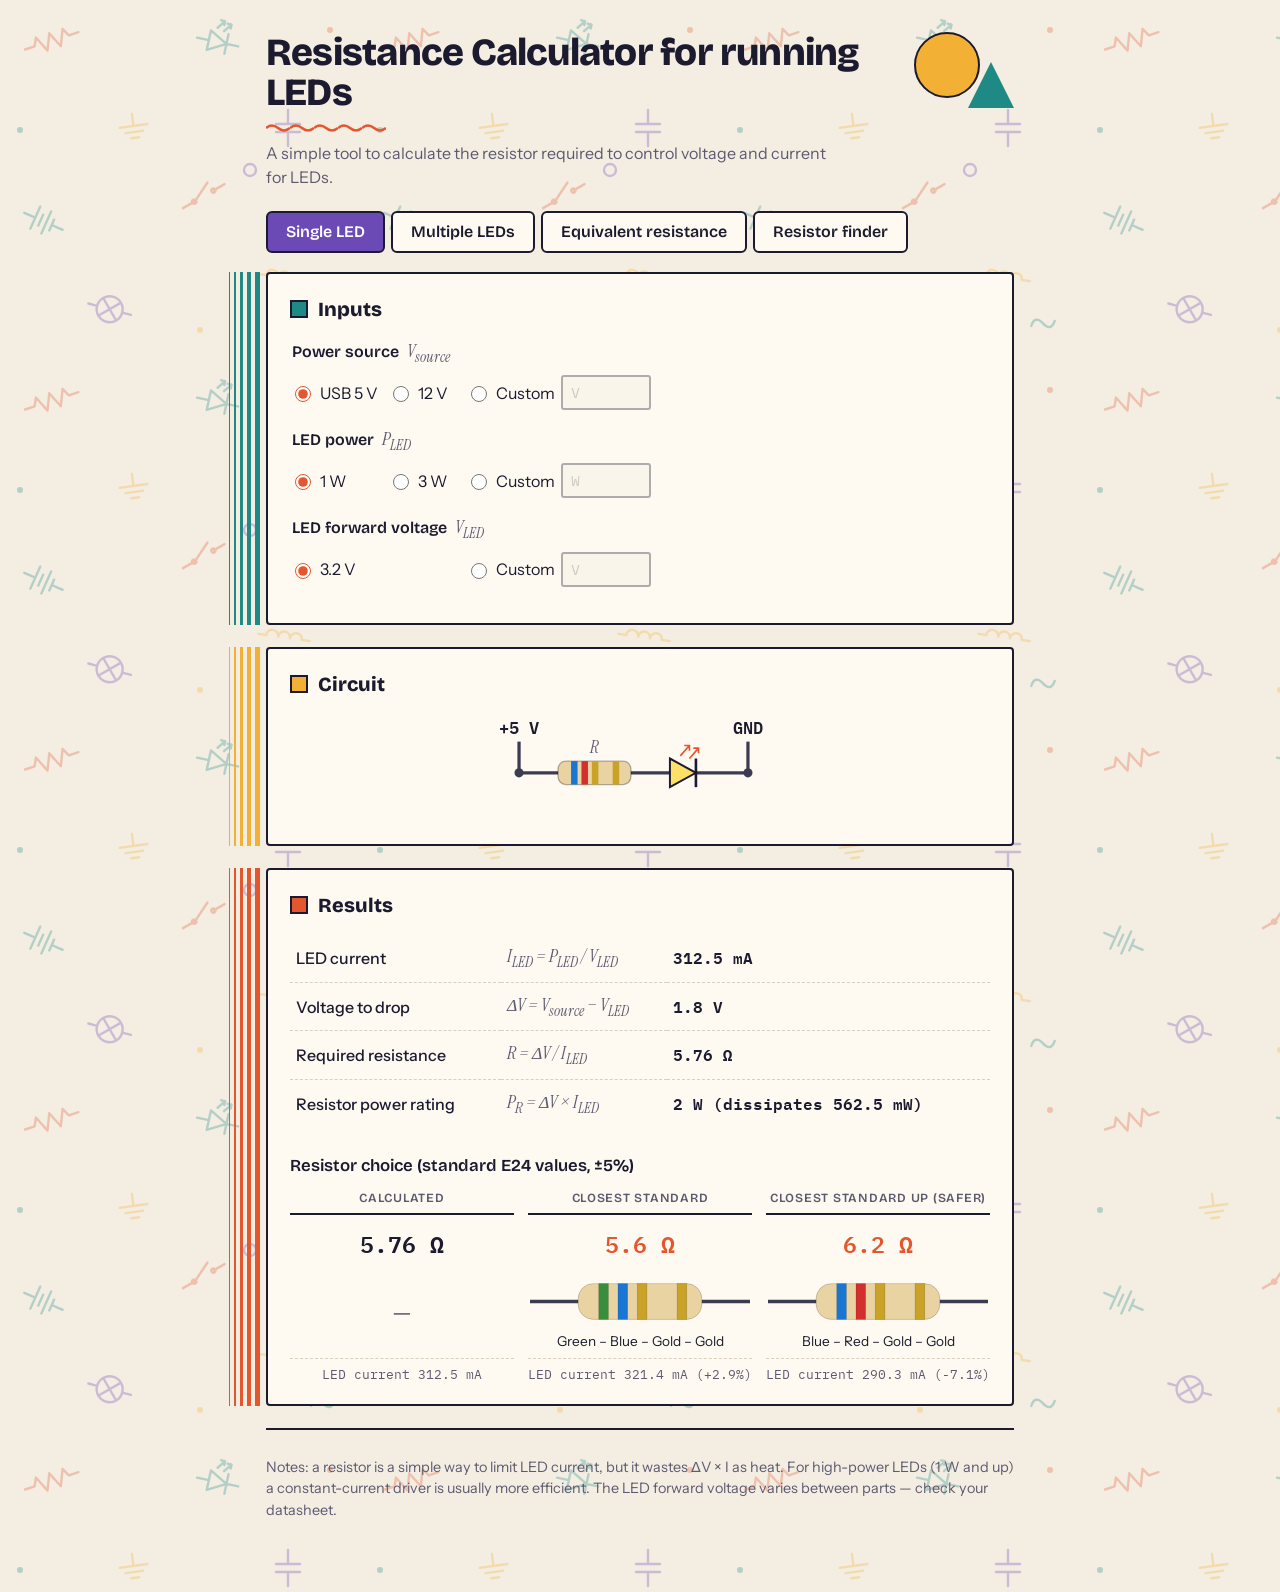
==== ResCalc/index.html @ f0afc63c "ResCalc: pick resistor values with number + multiplier dropdowns Replaces the single 169-entry list " ====
<!DOCTYPE html>
<html lang="en">
<head>
  <meta charset="UTF-8">
  <meta name="viewport" content="width=device-width, initial-scale=1">
  <title>Resistance Calculator for running LEDs</title>
  <meta name="description" content="A simple tool to calculate the resistor required to control voltage and current for LEDs">
  <link rel="stylesheet" href="style.css">
  <link rel="stylesheet" href="theme.css">
</head>
<body>
  <main>
    <header>
      <h1>Resistance Calculator for running LEDs</h1>
      <p class="subtitle">A simple tool to calculate the resistor required to control voltage and current for LEDs.</p>
    </header>

    <nav class="tabs" role="tablist">
      <button role="tab" id="tab-single" aria-controls="panel-single" aria-selected="true">Single LED</button>
      <button role="tab" id="tab-multi" aria-controls="panel-multi" aria-selected="false">Multiple LEDs</button>
      <button role="tab" id="tab-equiv" aria-controls="panel-equiv" aria-selected="false">Equivalent resistance</button>
      <button role="tab" id="tab-finder" aria-controls="panel-finder" aria-selected="false">Resistor finder</button>
    </nav>

    <!-- =================== Tab 1: Single LED =================== -->
    <div role="tabpanel" id="panel-single" aria-labelledby="tab-single" data-prefix="s">
      <section class="card">
        <h2>Inputs</h2>

        <fieldset>
          <legend>Power source &nbsp;<span class="sym">V<sub>source</sub></span></legend>
          <div class="options opt-grid">
            <label><input type="radio" name="s-vsource" value="5" checked> USB 5 V</label>
            <label><input type="radio" name="s-vsource" value="12"> 12 V</label>
            <label class="opt-custom"><input type="radio" name="s-vsource" value="custom"> Custom
              <input type="number" id="s-vsource-custom" step="any" min="0" placeholder="V" disabled></label>
          </div>
        </fieldset>

        <fieldset>
          <legend>LED power &nbsp;<span class="sym">P<sub>LED</sub></span></legend>
          <div class="options opt-grid">
            <label><input type="radio" name="s-power" value="1" checked> 1 W</label>
            <label><input type="radio" name="s-power" value="3"> 3 W</label>
            <label class="opt-custom"><input type="radio" name="s-power" value="custom"> Custom
              <input type="number" id="s-power-custom" step="any" min="0" placeholder="W" disabled></label>
          </div>
        </fieldset>

        <fieldset>
          <legend>LED forward voltage &nbsp;<span class="sym">V<sub>LED</sub></span></legend>
          <div class="options opt-grid">
            <label><input type="radio" name="s-vled" value="3.2" checked> 3.2 V</label>
            <label class="opt-custom"><input type="radio" name="s-vled" value="custom"> Custom
              <input type="number" id="s-vled-custom" step="any" min="0" placeholder="V" disabled></label>
          </div>
        </fieldset>
      </section>

      <section class="card">
        <h2>Circuit</h2>
        <svg id="s-diagram" class="diagram" role="img" aria-label="Circuit diagram: resistor in series with one LED"></svg>
      </section>

      <section class="card">
        <h2>Results</h2>
        <p id="s-error" class="error" hidden></p>

        <div id="s-results">
          <table class="calc">
            <tr>
              <th>LED current</th>
              <td class="formula">I<sub>LED</sub> = P<sub>LED</sub> / V<sub>LED</sub></td>
              <td id="s-out-i" class="value"></td>
            </tr>
            <tr>
              <th>Voltage to drop</th>
              <td class="formula">&Delta;V = V<sub>source</sub> &minus; V<sub>LED</sub></td>
              <td id="s-out-dv" class="value"></td>
            </tr>
            <tr>
              <th>Required resistance</th>
              <td class="formula">R = &Delta;V / I<sub>LED</sub></td>
              <td id="s-out-r" class="value"></td>
            </tr>
            <tr>
              <th>Resistor power rating</th>
              <td class="formula">P<sub>R</sub> = &Delta;V &times; I<sub>LED</sub></td>
              <td id="s-out-pr" class="value"></td>
            </tr>
          </table>

          <h3>Resistor choice (standard E24 values, &plusmn;5%)</h3>
          <div class="choice-grid">
            <div class="cg-head">Calculated</div>
            <div class="cg-head">Closest standard</div>
            <div class="cg-head">Closest standard up (safer)</div>

            <p class="cg-val" id="s-out-req"></p>
            <p class="cg-val accent" id="s-out-closest"></p>
            <p class="cg-val accent" id="s-out-up"></p>

            <div class="cg-bands cg-none">&mdash;</div>
            <div class="cg-bands">
              <svg id="s-svg-closest" viewBox="0 0 320 80" role="img" aria-label="Closest standard resistor colour bands"></svg>
              <p id="s-bands-closest" class="bands"></p>
            </div>
            <div class="cg-bands">
              <svg id="s-svg-up" viewBox="0 0 320 80" role="img" aria-label="Closest standard up resistor colour bands"></svg>
              <p id="s-bands-up" class="bands"></p>
            </div>

            <p class="cg-cur" id="s-cur-req"></p>
            <p class="cg-cur" id="s-cur-closest"></p>
            <p class="cg-cur" id="s-cur-up"></p>
          </div>
        </div>
      </section>
    </div>

    <!-- =================== Tab 2: Multiple LEDs =================== -->
    <div role="tabpanel" id="panel-multi" aria-labelledby="tab-multi" data-prefix="m" hidden>
      <section class="card">
        <h2>Inputs</h2>

        <fieldset>
          <legend>LEDs in series per string &nbsp;<span class="sym">n<sub>series</sub></span></legend>
          <div class="slider">
            <input type="range" id="m-series" min="0" max="12" step="1" value="3">
            <output id="m-series-val" for="m-series">3</output>
          </div>
        </fieldset>

        <fieldset>
          <legend>Strings in parallel &nbsp;<span class="sym">n<sub>parallel</sub></span></legend>
          <div class="slider">
            <input type="range" id="m-parallel" min="0" max="10" step="1" value="1">
            <output id="m-parallel-val" for="m-parallel">1</output>
          </div>
        </fieldset>

        <fieldset>
          <legend>Power source &nbsp;<span class="sym">V<sub>source</sub></span></legend>
          <div class="options opt-grid">
            <label><input type="radio" name="m-vsource" value="5"> USB 5 V</label>
            <label><input type="radio" name="m-vsource" value="12" checked> 12 V</label>
            <label class="opt-custom"><input type="radio" name="m-vsource" value="custom"> Custom
              <input type="number" id="m-vsource-custom" step="any" min="0" placeholder="V" disabled></label>
          </div>
        </fieldset>

        <fieldset>
          <legend>LED power (each) &nbsp;<span class="sym">P<sub>LED</sub></span></legend>
          <div class="options opt-grid">
            <label><input type="radio" name="m-power" value="1" checked> 1 W</label>
            <label><input type="radio" name="m-power" value="3"> 3 W</label>
            <label class="opt-custom"><input type="radio" name="m-power" value="custom"> Custom
              <input type="number" id="m-power-custom" step="any" min="0" placeholder="W" disabled></label>
          </div>
        </fieldset>

        <fieldset>
          <legend>LED forward voltage (each) &nbsp;<span class="sym">V<sub>LED</sub></span></legend>
          <div class="options opt-grid">
            <label><input type="radio" name="m-vled" value="3.2" checked> 3.2 V</label>
            <label class="opt-custom"><input type="radio" name="m-vled" value="custom"> Custom
              <input type="number" id="m-vled-custom" step="any" min="0" placeholder="V" disabled></label>
          </div>
        </fieldset>
      </section>

      <section class="card">
        <h2>Circuit</h2>
        <svg id="m-diagram" class="diagram" role="img" aria-label="Circuit diagram of the LED array"></svg>
        <p class="note">Each string gets its own resistor. Parallel LEDs sharing one resistor don't split the current
          evenly, so one LED can end up over-driven.</p>
      </section>

      <section class="card">
        <h2>Results</h2>
        <p id="m-error" class="error" hidden></p>

        <div id="m-results">
          <table class="calc">
            <tr>
              <th>LED current (= string current)</th>
              <td class="formula">I<sub>LED</sub> = P<sub>LED</sub> / V<sub>LED</sub></td>
              <td id="m-out-i" class="value"></td>
            </tr>
            <tr>
              <th>String voltage</th>
              <td class="formula">V<sub>string</sub> = n<sub>series</sub> &times; V<sub>LED</sub></td>
              <td id="m-out-vstring" class="value"></td>
            </tr>
            <tr>
              <th>Voltage to drop</th>
              <td class="formula">&Delta;V = V<sub>source</sub> &minus; V<sub>string</sub></td>
              <td id="m-out-dv" class="value"></td>
            </tr>
            <tr>
              <th>Required resistance (per string)</th>
              <td class="formula">R = &Delta;V / I<sub>LED</sub></td>
              <td id="m-out-r" class="value"></td>
            </tr>
            <tr>
              <th>Resistor power rating (each)</th>
              <td class="formula">P<sub>R</sub> = &Delta;V &times; I<sub>LED</sub></td>
              <td id="m-out-pr" class="value"></td>
            </tr>
            <tr>
              <th>Total current from source</th>
              <td class="formula">I<sub>total</sub> = n<sub>parallel</sub> &times; I<sub>LED</sub></td>
              <td id="m-out-itotal" class="value"></td>
            </tr>
            <tr>
              <th>Total power from source</th>
              <td class="formula">P<sub>total</sub> = V<sub>source</sub> &times; I<sub>total</sub></td>
              <td id="m-out-ptotal" class="value"></td>
            </tr>
            <tr>
              <th>Power in LEDs / efficiency</th>
              <td class="formula">n<sub>series</sub> &times; n<sub>parallel</sub> &times; P<sub>LED</sub></td>
              <td id="m-out-pleds" class="value"></td>
            </tr>
          </table>

          <h3>Resistor choice (standard E24 values, &plusmn;5%)</h3>
          <p id="m-out-count" class="note"></p>
          <div class="choice-grid">
            <div class="cg-head">Calculated (per string)</div>
            <div class="cg-head">Closest standard</div>
            <div class="cg-head">Closest standard up (safer)</div>

            <p class="cg-val" id="m-out-req"></p>
            <p class="cg-val accent" id="m-out-closest"></p>
            <p class="cg-val accent" id="m-out-up"></p>

            <div class="cg-bands cg-none">&mdash;</div>
            <div class="cg-bands">
              <svg id="m-svg-closest" viewBox="0 0 320 80" role="img" aria-label="Closest standard resistor colour bands"></svg>
              <p id="m-bands-closest" class="bands"></p>
            </div>
            <div class="cg-bands">
              <svg id="m-svg-up" viewBox="0 0 320 80" role="img" aria-label="Closest standard up resistor colour bands"></svg>
              <p id="m-bands-up" class="bands"></p>
            </div>

            <p class="cg-cur" id="m-cur-req"></p>
            <p class="cg-cur" id="m-cur-closest"></p>
            <p class="cg-cur" id="m-cur-up"></p>
          </div>
        </div>
      </section>
    </div>

    <!-- =================== Tab 3: Equivalent resistance =================== -->
    <div role="tabpanel" id="panel-equiv" aria-labelledby="tab-equiv" hidden>
      <section class="card">
        <div class="net-toolbar">
          <h2>Circuit</h2>
          <span class="mode-toggle" id="e-mode" role="group" aria-label="Diagram mode">
            <button type="button" data-mode="edit" aria-pressed="true">Edit</button>
            <button type="button" data-mode="view" aria-pressed="false">View</button>
          </span>
        </div>
        <p class="note net-help">Build the circuit on the diagram. Each resistor has <strong>+</strong> buttons: left and right
          add a resistor in <strong>series</strong>, above and below add one in <strong>parallel</strong>.
          Set each value with its number and multiplier (4.7 Choose each value from its list; &times; removes a resistor.times; 1 kChoose each value from its list; &times; removes a resistor.Omega; = 4.7 kChoose each value from its list; &times; removes a resistor.Omega;); Choose each value from its list; &times; removes a resistor.times; removes a resistor.</p>
        <p class="net-summary" id="e-summary"></p>
        <div class="net-scroll">
          <div class="net-canvas" id="e-canvas"></div>
        </div>
      </section>

      <section class="card">
        <h2>Results</h2>
        <div id="e-results">
          <table class="calc" id="e-working"></table>

          <h3>Equivalent resistance</h3>
          <div class="choice-grid two">
            <div class="cg-head">Equivalent</div>
            <div class="cg-head">Closest standard (E24)</div>

            <p class="cg-val" id="e-out-total"></p>
            <p class="cg-val accent" id="e-out-closest"></p>

            <div class="cg-bands cg-none">&mdash;</div>
            <div class="cg-bands">
              <svg id="e-svg-closest" viewBox="0 0 320 80" role="img" aria-label="Closest standard resistor colour bands"></svg>
              <p id="e-bands-closest" class="bands"></p>
            </div>
          </div>
        </div>
      </section>
    </div>

    <!-- =================== Tab 4: Resistor finder =================== -->
    <div role="tabpanel" id="panel-finder" aria-labelledby="tab-finder" hidden>
      <section class="card">
        <h2>Resistor finder</h2>

        <div class="choice-grid finder">
          <label class="cg-head" for="f-value">Resistor needed</label>
          <div class="cg-head">Closest standard (E24)</div>
          <div class="cg-head">Look for</div>

          <div class="finder-input">
            <input type="text" id="f-value" class="r-input" value="220" autocomplete="off" spellcheck="false"
                   placeholder="e.g. 4.7k">
            <p class="note" id="f-parsed"></p>
          </div>
          <p class="cg-val accent" id="f-out-closest"></p>
          <div class="cg-bands">
            <svg id="f-svg" viewBox="0 0 320 80" role="img" aria-label="Colour bands of the closest standard resistor"></svg>
            <p id="f-bands" class="bands"></p>
          </div>
        </div>

        <p class="note">Type values like <code>220</code>, <code>4.7k</code>, <code>4k7</code> or <code>1M</code>.
          4-band, &plusmn;5% (gold). Read from the end where the bands are bunched together.</p>
      </section>

      <section class="card">
        <h2>Resistor identifier</h2>

        <div class="options">
          <label><input type="radio" name="id-count" value="4" checked> 4-band</label>
          <label><input type="radio" name="id-count" value="5"> 5-band</label>
        </div>

        <!-- one labelled dropdown per band, built by script.js -->
        <div class="id-bands" id="id-selects"></div>

        <div class="id-result">
          <svg id="id-svg" viewBox="0 0 320 80" role="img" aria-label="Resistor with the chosen colour bands"></svg>
          <div>
            <p class="cg-val accent" id="id-value"></p>
            <p class="note" id="id-range"></p>
          </div>
        </div>
      </section>
    </div>

    <footer>
      <p>Notes: a resistor is a simple way to limit LED current, but it wastes &Delta;V &times; I as heat. For high-power LEDs
        (1 W and up) a constant-current driver is usually more efficient. The LED forward voltage varies between parts &mdash;
        check your datasheet.</p>
    </footer>
  </main>

  <script src="script.js"></script>
</body>
</html>
---- ResCalc/style.css ----
:root {
  --bg: #f6f5f1;
  --card: #ffffff;
  --text: #1f2328;
  --muted: #5f6670;
  --border: #dcdad3;
  --accent: #c2410c;
  --error-bg: #fdecea;
  --error-text: #9b1c1c;
  --resistor-body: #e8d3a8;
  --wire: #9aa0a6;
  --led: #fff3b0;
}

@media (prefers-color-scheme: dark) {
  :root {
    --bg: #17181a;
    --card: #222427;
    --text: #e8e6e1;
    --muted: #a0a4aa;
    --border: #3a3d42;
    --accent: #fb923c;
    --error-bg: #3b1d1d;
    --error-text: #fca5a5;
    --resistor-body: #c9b385;
    --wire: #7b8188;
    --led: #f5e27a;
  }
}

* { box-sizing: border-box; }

body {
  margin: 0;
  background: var(--bg);
  color: var(--text);
  font-family: system-ui, -apple-system, "Segoe UI", Roboto, sans-serif;
  line-height: 1.5;
}

main {
  max-width: 760px;
  margin: 0 auto;
  padding: 24px 16px 48px;
}

h1 { margin: 0 0 4px; font-size: 1.6rem; }
h2 { margin: 0 0 12px; font-size: 1.15rem; }
h3 { margin: 24px 0 8px; font-size: 1rem; }

.subtitle { margin: 0 0 20px; color: var(--muted); }

.card {
  background: var(--card);
  border: 1px solid var(--border);
  border-radius: 10px;
  padding: 18px 20px;
  margin-bottom: 18px;
}

fieldset {
  border: none;
  padding: 0;
  margin: 0 0 14px;
}

legend { font-weight: 600; margin-bottom: 6px; }

.sym { color: var(--muted); font-weight: 400; font-style: italic; }

.options {
  display: flex;
  flex-wrap: wrap;
  gap: 8px 18px;
  align-items: center;
}

.options label {
  display: inline-flex;
  align-items: center;
  gap: 6px;
  cursor: pointer;
}

input[type="radio"] { accent-color: var(--accent); }

input[type="number"] {
  width: 90px;
  padding: 4px 6px;
  border: 1px solid var(--border);
  border-radius: 6px;
  background: var(--bg);
  color: var(--text);
  font: inherit;
}

input[type="number"]:disabled { opacity: 0.45; }

table.calc {
  width: 100%;
  border-collapse: collapse;
}

table.calc th, table.calc td {
  padding: 8px 6px;
  border-bottom: 1px solid var(--border);
  text-align: left;
  vertical-align: middle;
}

table.calc th { font-weight: 500; }
.formula { color: var(--muted); font-style: italic; }
.value { text-align: right; font-variant-numeric: tabular-nums; font-weight: 600; white-space: nowrap; }

/* ---------- resistor choice: 3 columns ---------- */

.choice-grid {
  display: grid;
  grid-template-columns: repeat(3, minmax(0, 1fr));
  gap: 6px 14px;
  text-align: center;
  align-items: center;
}

.cg-head {
  font-size: 0.8rem;
  text-transform: uppercase;
  letter-spacing: 0.05em;
  color: var(--muted);
  border-bottom: 1px solid var(--border);
  padding-bottom: 6px;
  align-self: end;
}

.cg-val { font-size: 1.5rem; font-weight: 700; margin: 4px 0; }
.cg-val.accent { color: var(--accent); }

.cg-bands svg { width: 100%; max-width: 220px; height: auto; display: block; margin: 0 auto; }
.cg-bands .bands { margin: 2px 0 0; font-size: 0.85rem; }
.cg-none { color: var(--muted); font-size: 1.4rem; }

.cg-cur {
  margin: 0;
  padding-top: 6px;
  border-top: 1px solid var(--border);
  font-size: 0.9rem;
  color: var(--muted);
  font-variant-numeric: tabular-nums;
  align-self: start;
}

@media (max-width: 520px) {
  .choice-grid { gap: 6px 8px; }
  .cg-val { font-size: 1.1rem; }
  .cg-head { font-size: 0.7rem; }
  .cg-bands .bands, .cg-cur { font-size: 0.75rem; }
}

/* ---------- tabs ---------- */

.tabs {
  display: flex;
  gap: 4px;
  margin-bottom: 14px;
  border-bottom: 1px solid var(--border);
}

.tabs button {
  font: inherit;
  font-weight: 600;
  padding: 8px 16px;
  border: 1px solid transparent;
  border-bottom: none;
  border-radius: 8px 8px 0 0;
  background: transparent;
  color: var(--muted);
  cursor: pointer;
  margin-bottom: -1px;
}

.tabs button[aria-selected="true"] {
  background: var(--card);
  color: var(--accent);
  border-color: var(--border);
}

/* ---------- sliders ---------- */

.slider {
  display: flex;
  align-items: center;
  gap: 12px;
}

.slider input[type="range"] {
  flex: 1;
  max-width: 360px;
  accent-color: var(--accent);
}

.slider output {
  min-width: 2ch;
  font-size: 1.3rem;
  font-weight: 700;
  font-variant-numeric: tabular-nums;
}

/* ---------- circuit diagram ---------- */

.diagram {
  display: block;
  width: 100%;
  height: auto;
  margin: 0 auto;
}

.dg-label { font-size: 13px; font-weight: 600; fill: var(--text); }
.dg-small { font-size: 11px; fill: var(--muted); }
.dg-empty { font-size: 14px; fill: var(--muted); font-style: italic; }

.bands { margin: 4px 0; }
.note { color: var(--muted); margin: 6px 0; font-size: 0.95rem; }

.error {
  background: var(--error-bg);
  color: var(--error-text);
  padding: 10px 12px;
  border-radius: 6px;
  margin: 0 0 12px;
}

footer { color: var(--muted); font-size: 0.9rem; }

@media (max-width: 520px) {
  table.calc .formula { display: none; }
  table.calc .value { white-space: normal; }
}

/* ---------- shared: text inputs ---------- */

.r-input {
  width: 84px;
  padding: 4px 8px;
  border: 1px solid var(--border);
  border-radius: 6px;
  background: var(--bg);
  color: var(--text);
  font: inherit;
}

.r-input.invalid { border-color: var(--accent); box-shadow: 0 0 0 2px var(--accent); }

code { font-size: 0.9em; }

/* ---------- tab 3: equivalent resistance ---------- */

/* The diagram is the editor: an SVG of wires and resistors with HTML
   buttons and dropdowns positioned on top (coordinates from script.js). */

.net-summary {
  margin: 0 0 10px;
  text-align: center;
  font-variant-numeric: tabular-nums;
  overflow-wrap: anywhere;
}

.net-scroll { overflow-x: auto; padding-bottom: 4px; }

.net-canvas { position: relative; margin: 0 auto; }
.net-canvas svg { position: absolute; inset: 0; }

.net-add, .net-del, .net-pick {
  position: absolute;
  transform: translate(-50%, -50%);
}

/* number + multiplier dropdowns under each resistor */
.net-pick { display: flex; gap: 3px; white-space: nowrap; }

.net-add {
  width: 22px; height: 22px;
  padding: 0;
  border: 1px solid var(--border);
  border-radius: 50%;
  background: var(--card);
  color: var(--text);
  font: 600 15px/1 system-ui, sans-serif;
  cursor: pointer;
  opacity: 0.55;
  transition: opacity 0.12s, background 0.12s;
}

.net-add:hover, .net-add:focus-visible { opacity: 1; background: var(--accent); color: #fff; }

.net-del {
  width: 18px; height: 18px;
  padding: 0;
  border: none;
  border-radius: 50%;
  background: transparent;
  color: var(--muted);
  font: 600 15px/1 system-ui, sans-serif;
  cursor: pointer;
}

.net-del:hover { color: var(--accent); }

.net-value {
  font: inherit;
  font-size: 0.8rem;
  padding: 2px 2px;
  border: 1px solid var(--border);
  border-radius: 6px;
  background: var(--card);
  color: var(--text);
  cursor: pointer;
}

.choice-grid.two { grid-template-columns: repeat(2, minmax(0, 1fr)); max-width: 520px; margin: 0 auto; }

/* ---------- tab 4: resistor finder ---------- */

.choice-grid.finder { grid-template-columns: minmax(0, 1fr) minmax(0, 1fr) minmax(0, 1.3fr); }
.finder-input .r-input { width: 100%; max-width: 160px; text-align: center; font-size: 1.1rem; }
.finder-input .note { margin: 4px 0 0; font-size: 0.82rem; }

/* ---------- tab 4: resistor identifier ---------- */

.id-bands {
  display: grid;
  grid-template-columns: repeat(auto-fit, minmax(130px, 1fr));
  gap: 10px;
  margin: 14px 0 6px;
}

.id-band { display: flex; flex-direction: column; gap: 4px; font-size: 0.82rem; color: var(--muted); }

.id-band select {
  font: inherit;
  font-size: 0.95rem;
  font-weight: 600;
  padding: 6px 8px;
  border: 1px solid var(--border);
  border-radius: 6px;
  cursor: pointer;
}

/* the closed dropdown takes its band colour (set in script.js); keep the open list readable */
.id-band option { background: var(--card); color: var(--text); }

.id-result {
  display: flex;
  flex-wrap: wrap;
  align-items: center;
  justify-content: center;
  gap: 8px 24px;
  margin-top: 10px;
}

.id-result svg { width: 100%; max-width: 320px; height: auto; }
.id-result .cg-val { margin: 0; }
.id-result .note { margin: 2px 0 0; }

/* ---------- LED tabs: radio groups aligned in columns ---------- */
/* preset 1 | preset 2 | Custom. Custom is always column 3, so a group with one
   preset (LED forward voltage) leaves column 2 empty. */

.options.opt-grid {
  display: grid;
  grid-template-columns: 90px 70px auto;
  gap: 8px 8px;
}

.opt-grid label { white-space: nowrap; }

.opt-grid .opt-custom { grid-column: 3; }

@media (max-width: 520px) {
  .options.opt-grid { grid-template-columns: 90px auto; }
  .opt-grid .opt-custom { grid-column: 1 / -1; }
}

/* Edit | View toggle for the equivalent-resistance diagram */

.net-toolbar {
  display: flex;
  align-items: center;
  justify-content: space-between;
  gap: 12px;
  flex-wrap: wrap;
}

.net-toolbar h2 { margin-bottom: 0; }

.mode-toggle { display: inline-flex; }

.mode-toggle button {
  font: inherit;
  font-size: 0.85rem;
  font-weight: 600;
  padding: 3px 14px;
  border: 1px solid var(--border);
  background: var(--card);
  color: var(--muted);
  cursor: pointer;
}

.mode-toggle button:first-child { border-radius: 6px 0 0 6px; }
.mode-toggle button:last-child { border-radius: 0 6px 6px 0; border-left: none; }
.mode-toggle button[aria-pressed="true"] { background: var(--text); color: var(--card); }

.net-viewing .net-help { display: none; }
.net-toolbar + .note, .net-toolbar + .net-summary { margin-top: 12px; }
---- ResCalc/theme.css ----
@import url("https://fonts.googleapis.com/css2?family=Bricolage+Grotesque:opsz,wght@12..96,600;12..96,800&family=IBM+Plex+Mono:wght@500;600&family=Instrument+Sans:wght@400;500;600&family=Instrument+Serif:ital@1&display=swap");

/* Postmodern-but-serious: ink outlines, stepped accent lines on the left of each card, warm paper,
   a small set of bold accent colours, and a few geometric flourishes. */

:root {
  --bg: #f3ede2;          /* warm paper */
  --card: #fffaf1;
  --text: #1b1a2e;        /* ink */
  --muted: #5d5a70;
  --border: #1b1a2e;      /* outlines are ink */
  --rule: #d8cfc0;        /* light dividers inside cards */
  --accent: #e4572e;      /* tomato */
  --teal: #1f8a85;
  --mustard: #f2b134;
  --violet: #6c4ab6;
  --on-violet: #ffffff;
  --error-bg: #ffe1d6;
  --error-text: #8c2a10;
  --resistor-body: #e9d3a3;
  --wire: #3d3b52;
  --led: #ffe066;

  --font-display: "Bricolage Grotesque", "Segoe UI", system-ui, sans-serif;
  --font-body: "Instrument Sans", "Segoe UI", system-ui, sans-serif;
  --font-serif: "Instrument Serif", Georgia, serif;
  --font-mono: "IBM Plex Mono", Consolas, monospace;
}

@media (prefers-color-scheme: dark) {
  :root {
    --bg: #15142a;
    --card: #1f1d38;
    --text: #f3ede2;
    --muted: #b3aec8;
    --border: #f3ede2;
    --rule: #3a3760;
    --accent: #ff7a50;
    --teal: #3cc1b9;
    --mustard: #f5c451;
    --violet: #a68af0;
    --on-violet: #15142a;
    --error-bg: #4a1f17;
    --error-text: #ffb59e;
    --resistor-body: #cdb688;
    --wire: #b3aec8;
    --led: #ffe066;
  }
}

* { box-sizing: border-box; }

body {
  margin: 0;
  background-color: var(--bg);
  /* faint electrical symbols, scattered Memphis-style (see bg-symbols.svg) */
  background-image: url("bg-symbols.svg");
  background-size: 360px 360px;
  color: var(--text);
  font-family: var(--font-body);
  line-height: 1.5;
}

main {
  max-width: 780px;
  margin: 0 auto;
  padding: 32px 16px 56px;
}

/* ---------- header ---------- */

header {
  position: relative;
  padding-right: 110px;
  margin-bottom: 22px;
}

/* geometric flourishes: a mustard sun and a teal triangle */
header::before,
header::after {
  content: "";
  position: absolute;
  border: 2px solid var(--border);
}
header::before {
  width: 62px; height: 62px;
  right: 34px; top: 0;
  border-radius: 50%;
  background: var(--mustard);
}
header::after {
  width: 46px; height: 46px;
  right: 0; top: 30px;
  background: var(--teal);
  clip-path: polygon(50% 0, 100% 100%, 0 100%);
  border: none;
}

h1, h2, h3, legend, .tabs button, .cg-head {
  font-family: var(--font-display);
}

h1 {
  margin: 0 0 8px;
  font-size: clamp(1.7rem, 5vw, 2.4rem);
  font-weight: 800;
  line-height: 1.05;
  letter-spacing: -0.02em;
}

/* squiggle underline under the title */
h1::after {
  content: "";
  display: block;
  width: 120px;
  height: 10px;
  margin-top: 10px;
  background: url("data:image/svg+xml,%3Csvg xmlns='http://www.w3.org/2000/svg' width='24' height='10'%3E%3Cpath d='M0 5 Q6 0 12 5 T24 5' fill='none' stroke='%23e4572e' stroke-width='2.5'/%3E%3C/svg%3E") repeat-x;
}

h2 {
  margin: 0 0 14px;
  font-size: 1.25rem;
  font-weight: 800;
  display: flex;
  align-items: center;
  gap: 10px;
}

/* little coloured block in front of each card heading */
h2::before {
  content: "";
  width: 14px; height: 14px;
  border: 2px solid var(--border);
  background: var(--card-accent, var(--accent));
}

h3 { margin: 26px 0 10px; font-size: 1.05rem; font-weight: 600; }

.subtitle { margin: 0; color: var(--muted); max-width: 52ch; }

/* ---------- cards ---------- */

.card {
  position: relative;
  background: var(--card);
  border: 2px solid var(--border);
  border-radius: 4px;
  padding: 20px 22px;
  margin-bottom: 22px;
}

/* Stepped lines down the outside of the left edge, thinning to nothing:
   reading outward from the card, a 6px gap then lines of 5, 4, 3, 2 and 1px,
   each separated by 4px (37px in all). */
.card::before {
  content: "";
  position: absolute;
  top: -2px;
  bottom: -2px;
  right: calc(100% + 2px);
  width: 37px;
  --c: var(--card-accent, var(--accent));
  background: linear-gradient(to left,
    transparent 0 6px,     var(--c) 6px 11px,
    transparent 11px 15px, var(--c) 15px 19px,
    transparent 19px 23px, var(--c) 23px 26px,
    transparent 26px 30px, var(--c) 30px 32px,
    transparent 32px 36px, var(--c) 36px 37px);
  pointer-events: none;
}

/* Each panel's cards: inputs = teal, circuit = mustard, results = tomato */
[role="tabpanel"] .card:nth-of-type(1) { --card-accent: var(--teal); }
[role="tabpanel"] .card:nth-of-type(2) { --card-accent: var(--mustard); }
[role="tabpanel"] .card:nth-of-type(3) { --card-accent: var(--accent); }

/* ---------- tabs ---------- */

/* Rounded rectangles with a small gap between them. */
.tabs {
  display: flex;
  flex-wrap: wrap;
  gap: 6px;
  margin-bottom: 20px;
  border-bottom: none;   /* no rule under the tabs */
}

.tabs button {
  position: relative;
  font-size: 1rem;
  font-weight: 600;
  padding: 7px 18px;
  border: 2px solid var(--border);
  border-radius: 6px;
  background: var(--card);
  color: var(--text);
  cursor: pointer;
  transition: background 0.12s;
}

.tabs button:focus-visible { z-index: 1; }

.tabs button:hover { background: var(--bg); }

.tabs button[aria-selected="true"] {
  background: var(--violet);
  color: var(--on-violet);
}

.tabs button:focus-visible { outline: 3px dashed var(--accent); outline-offset: 3px; }

/* ---------- inputs ---------- */

fieldset {
  border: none;
  padding: 0;
  margin: 0 0 16px;
}

legend { font-weight: 600; margin-bottom: 8px; }

.sym { font-family: var(--font-serif); font-style: italic; font-weight: 400; color: var(--muted); font-size: 1.1em; }

.options {
  display: flex;
  flex-wrap: wrap;
  gap: 8px 18px;
  align-items: center;
}

.options label {
  display: inline-flex;
  align-items: center;
  gap: 6px;
  cursor: pointer;
}

input[type="radio"] { accent-color: var(--accent); width: 16px; height: 16px; }

input[type="number"] {
  width: 90px;
  padding: 4px 8px;
  border: 2px solid var(--border);
  border-radius: 3px;
  background: var(--bg);
  color: var(--text);
  font-family: var(--font-mono);
  font-size: 0.95rem;
}

input[type="number"]:disabled { opacity: 0.35; }
input[type="number"]:focus { outline: 2px solid var(--accent); outline-offset: 2px; }

/* ---------- sliders ---------- */

.slider {
  display: flex;
  align-items: center;
  gap: 14px;
}

.slider input[type="range"] {
  flex: 1;
  max-width: 360px;
  accent-color: var(--accent);
}

.slider output {
  min-width: 2.2em;
  text-align: center;
  font-family: var(--font-mono);
  font-size: 1.2rem;
  font-weight: 600;
  padding: 0 6px;
  border: 2px solid var(--border);
  background: var(--mustard);
  color: #1b1a2e;
}

/* ---------- results table ---------- */

table.calc {
  width: 100%;
  border-collapse: collapse;
}

table.calc th, table.calc td {
  padding: 9px 6px;
  border-bottom: 1px dashed var(--rule);
  text-align: left;
  vertical-align: middle;
}

table.calc tr:last-child th, table.calc tr:last-child td { border-bottom: none; }

table.calc th { font-weight: 500; }
.formula { font-family: var(--font-serif); font-style: italic; font-size: 1.1rem; color: var(--muted); }
.value {
  text-align: right;
  font-family: var(--font-mono);
  font-weight: 600;
  white-space: nowrap;
}

/* ---------- resistor choice: 3 columns ---------- */

.choice-grid {
  display: grid;
  grid-template-columns: repeat(3, minmax(0, 1fr));
  gap: 6px 14px;
  text-align: center;
  align-items: center;
}

.cg-head {
  font-size: 0.78rem;
  font-weight: 600;
  text-transform: uppercase;
  letter-spacing: 0.06em;
  color: var(--muted);
  border-bottom: 2px solid var(--border);
  padding-bottom: 6px;
  align-self: end;
}

.cg-val { font-family: var(--font-mono); font-size: 1.45rem; font-weight: 600; margin: 6px 0; }
.cg-val.accent { color: var(--accent); }

.cg-bands svg { width: 100%; max-width: 220px; height: auto; display: block; margin: 0 auto; }
.cg-bands .bands { margin: 2px 0 0; font-size: 0.85rem; }
.cg-none { color: var(--muted); font-size: 1.4rem; }

.cg-cur {
  margin: 0;
  padding-top: 6px;
  border-top: 1px dashed var(--rule);
  font-family: var(--font-mono);
  font-size: 0.82rem;
  color: var(--muted);
  align-self: start;
}

/* ---------- circuit diagram ---------- */

.diagram {
  display: block;
  width: 100%;
  height: auto;
  margin: 0 auto;
}

.dg-label { font-family: var(--font-mono); font-size: 13px; font-weight: 600; fill: var(--text); }
.dg-small { font-family: var(--font-serif); font-style: italic; font-size: 13px; fill: var(--muted); }
.dg-empty { font-family: var(--font-serif); font-size: 16px; fill: var(--muted); font-style: italic; }

/* ---------- misc ---------- */

.bands { margin: 4px 0; }
.note { color: var(--muted); margin: 8px 0; font-size: 0.95rem; }

.error {
  background: var(--error-bg);
  color: var(--error-text);
  border: 2px solid currentColor;
  padding: 10px 12px;
  border-radius: 3px;
  margin: 0 0 12px;
}

footer {
  color: var(--muted);
  font-size: 0.9rem;
  border-top: 2px solid var(--border);
  padding-top: 12px;
}

@media (max-width: 520px) {
  header { padding-right: 84px; }
  table.calc .value { white-space: normal; }
  header::before { width: 40px; height: 40px; right: 22px; }
  header::after { width: 30px; height: 30px; top: 22px; }
  .card { padding: 16px 14px; }
  /* The 16px phone gutter can't hold 45px of lines, so use 3, 2, 1px lines with 3px gaps (15px). */
  .card::before {
    width: 15px;
    background: linear-gradient(to left,
      transparent 0 3px,   var(--c) 3px 6px,
      transparent 6px 9px, var(--c) 9px 11px,
      transparent 11px 14px, var(--c) 14px 15px);
  }
  table.calc .formula { display: none; }
  .choice-grid { gap: 6px 8px; }
  .cg-val { font-size: 1.05rem; }
  .cg-head { font-size: 0.66rem; }
  .cg-bands .bands, .cg-cur { font-size: 0.72rem; }
}

/* ---------- tabs 3 & 4: inputs ---------- */


.r-input {
  border: 2px solid var(--border);
  border-radius: 3px;
  background: var(--bg);
  font-family: var(--font-mono);
  font-size: 0.95rem;
}

.r-input:focus { outline: 2px solid var(--accent); outline-offset: 2px; }
.r-input.invalid { border-color: var(--accent); background: var(--error-bg); box-shadow: none; }

code { font-family: var(--font-mono); font-size: 0.85em; }

.net-summary { font-family: var(--font-mono); font-size: 0.95rem; }

.net-add { border-width: 2px; font-family: var(--font-display); font-weight: 800; }
.net-value { border: 2px solid var(--border); border-radius: 3px; font-family: var(--font-mono); font-size: 0.8rem; }
.net-value:focus { outline: 2px solid var(--accent); outline-offset: 1px; }

/* ---------- resistor identifier ---------- */

.id-band span { font-family: var(--font-display); font-weight: 600; letter-spacing: 0.02em; }
.id-band select { border: 2px solid var(--border); border-radius: 3px; font-family: var(--font-body); }
.id-band select:focus { outline: 2px solid var(--accent); outline-offset: 2px; }
.id-result .cg-val { font-size: 1.7rem; }

.mode-toggle button { font-family: var(--font-display); border-width: 2px; }
.mode-toggle button:first-child { border-radius: 3px 0 0 3px; }
.mode-toggle button:last-child { border-radius: 0 3px 3px 0; }
.mode-toggle button[aria-pressed="true"] { background: var(--violet); color: var(--on-violet); }
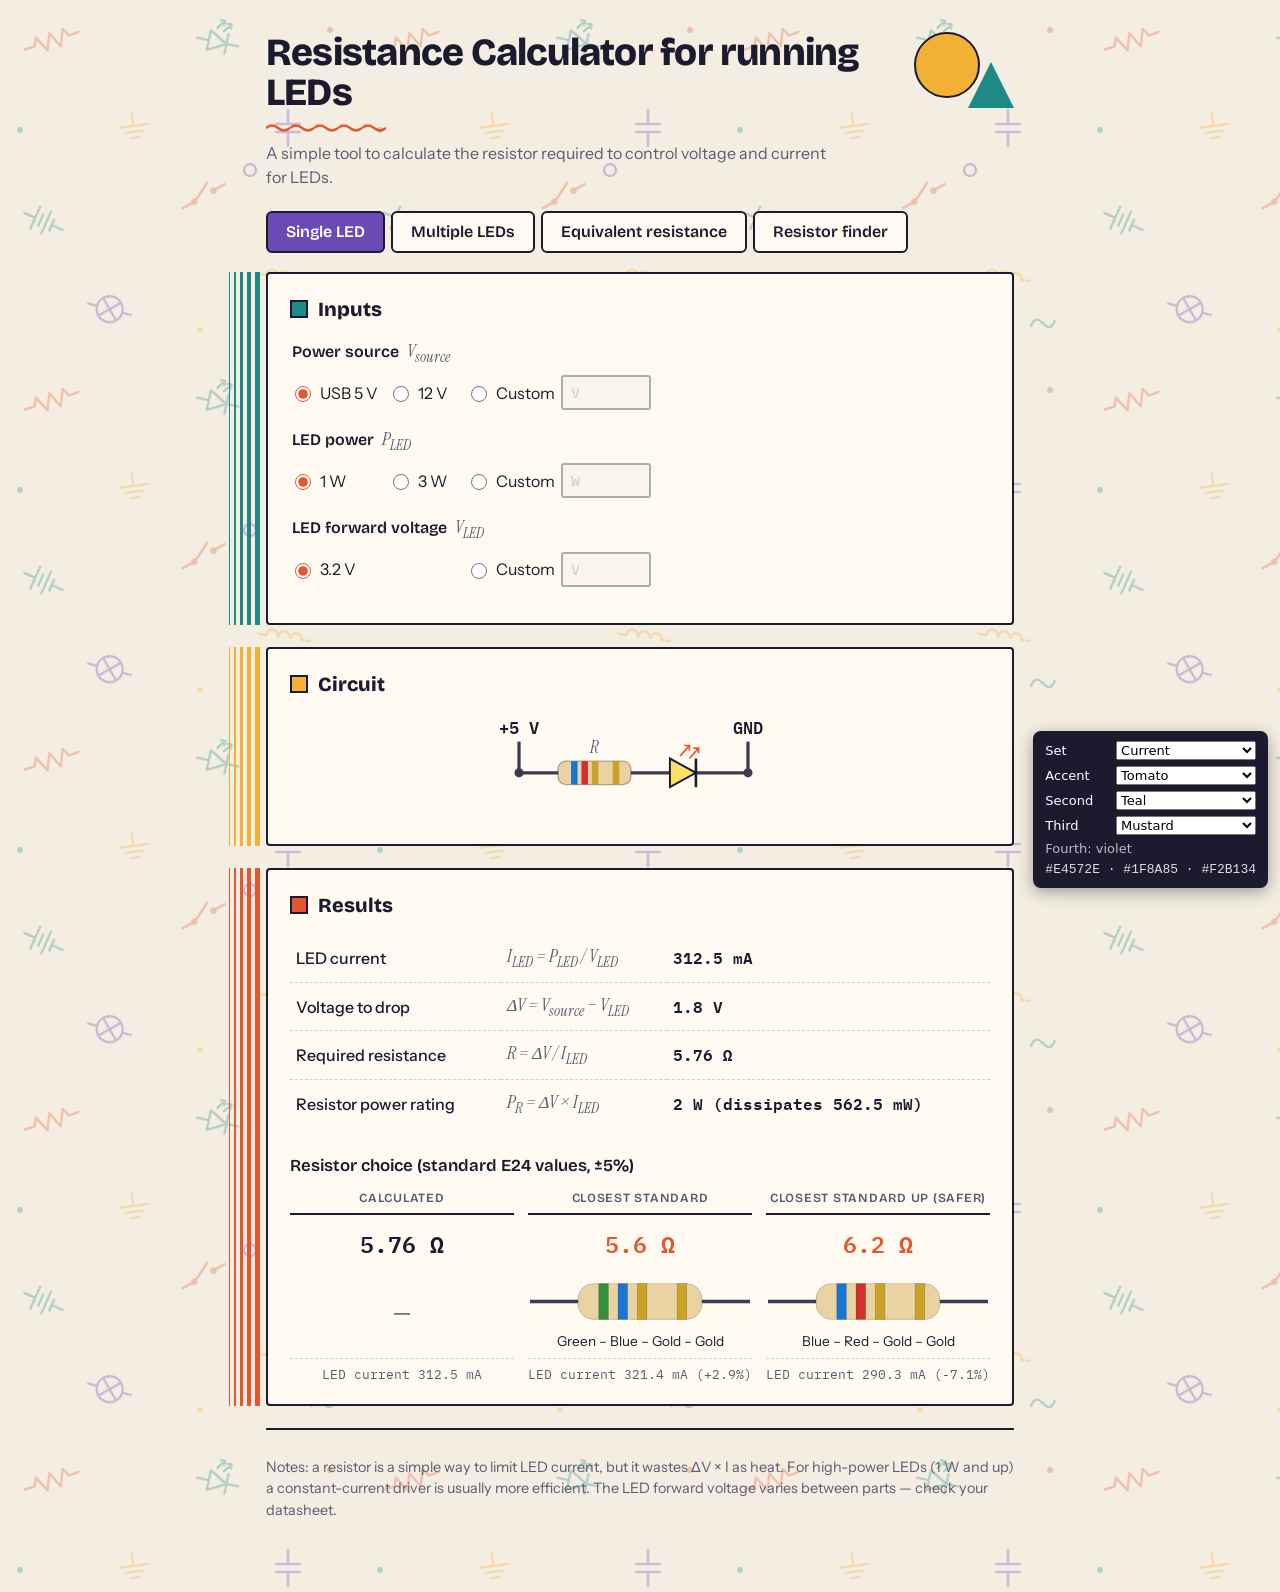
==== commit 4ac83c13: "ResCalc: temporary palette trial panel Bottom-right panel with a set dropdown (current + five candid" ====
--- a/ResCalc/index.html
+++ b/ResCalc/index.html
@@ -265,7 +265,7 @@
         </div>
         <p class="note net-help">Build the circuit on the diagram. Each resistor has <strong>+</strong> buttons: left and right
           add a resistor in <strong>series</strong>, above and below add one in <strong>parallel</strong>.
-          Set each value with its number and multiplier (4.7 Choose each value from its list; &times; removes a resistor.times; 1 kChoose each value from its list; &times; removes a resistor.Omega; = 4.7 kChoose each value from its list; &times; removes a resistor.Omega;); Choose each value from its list; &times; removes a resistor.times; removes a resistor.</p>
+          Set each value with its number and multiplier (4.7 &times; 1 k&Omega; = 4.7 k&Omega;); &times; removes a resistor.</p>
         <p class="net-summary" id="e-summary"></p>
         <div class="net-scroll">
           <div class="net-canvas" id="e-canvas"></div>
@@ -349,6 +349,16 @@
     </footer>
   </main>
 
+  <!-- Temporary: palette trial. Remove once a palette is chosen. -->
+  <div class="palette-trial" id="palette-trial">
+    <label>Set <select id="pal-set"></select></label>
+    <label>Accent <select id="pal-accent" data-var="--accent"></select></label>
+    <label>Second <select id="pal-teal" data-var="--teal"></select></label>
+    <label>Third <select id="pal-mustard" data-var="--mustard"></select></label>
+    <span class="pal-fixed">Fourth: violet</span>
+    <output id="pal-hex"></output>
+  </div>
+
   <script src="script.js"></script>
 </body>
 </html>
--- a/ResCalc/style.css
+++ b/ResCalc/style.css
@@ -411,3 +411,27 @@
 
 .net-viewing .net-help { display: none; }
 .net-toolbar + .note, .net-toolbar + .net-summary { margin-top: 12px; }
+
+/* ---------- palette trial panel (temporary) ---------- */
+
+.palette-trial {
+  position: fixed;
+  right: 12px;
+  bottom: 12px;
+  z-index: 20;
+  display: grid;
+  grid-template-columns: auto auto;
+  gap: 6px 10px;
+  align-items: center;
+  padding: 10px 12px;
+  background: #1b1a2e;
+  color: #fff;
+  font: 13px/1.2 system-ui, sans-serif;
+  border-radius: 8px;
+  box-shadow: 0 4px 16px rgba(0, 0, 0, 0.35);
+}
+
+.palette-trial label { display: contents; }
+.palette-trial select { font: inherit; }
+.palette-trial .pal-fixed { grid-column: 1 / -1; opacity: 0.7; }
+.palette-trial output { grid-column: 1 / -1; font-family: Consolas, monospace; opacity: 0.85; }
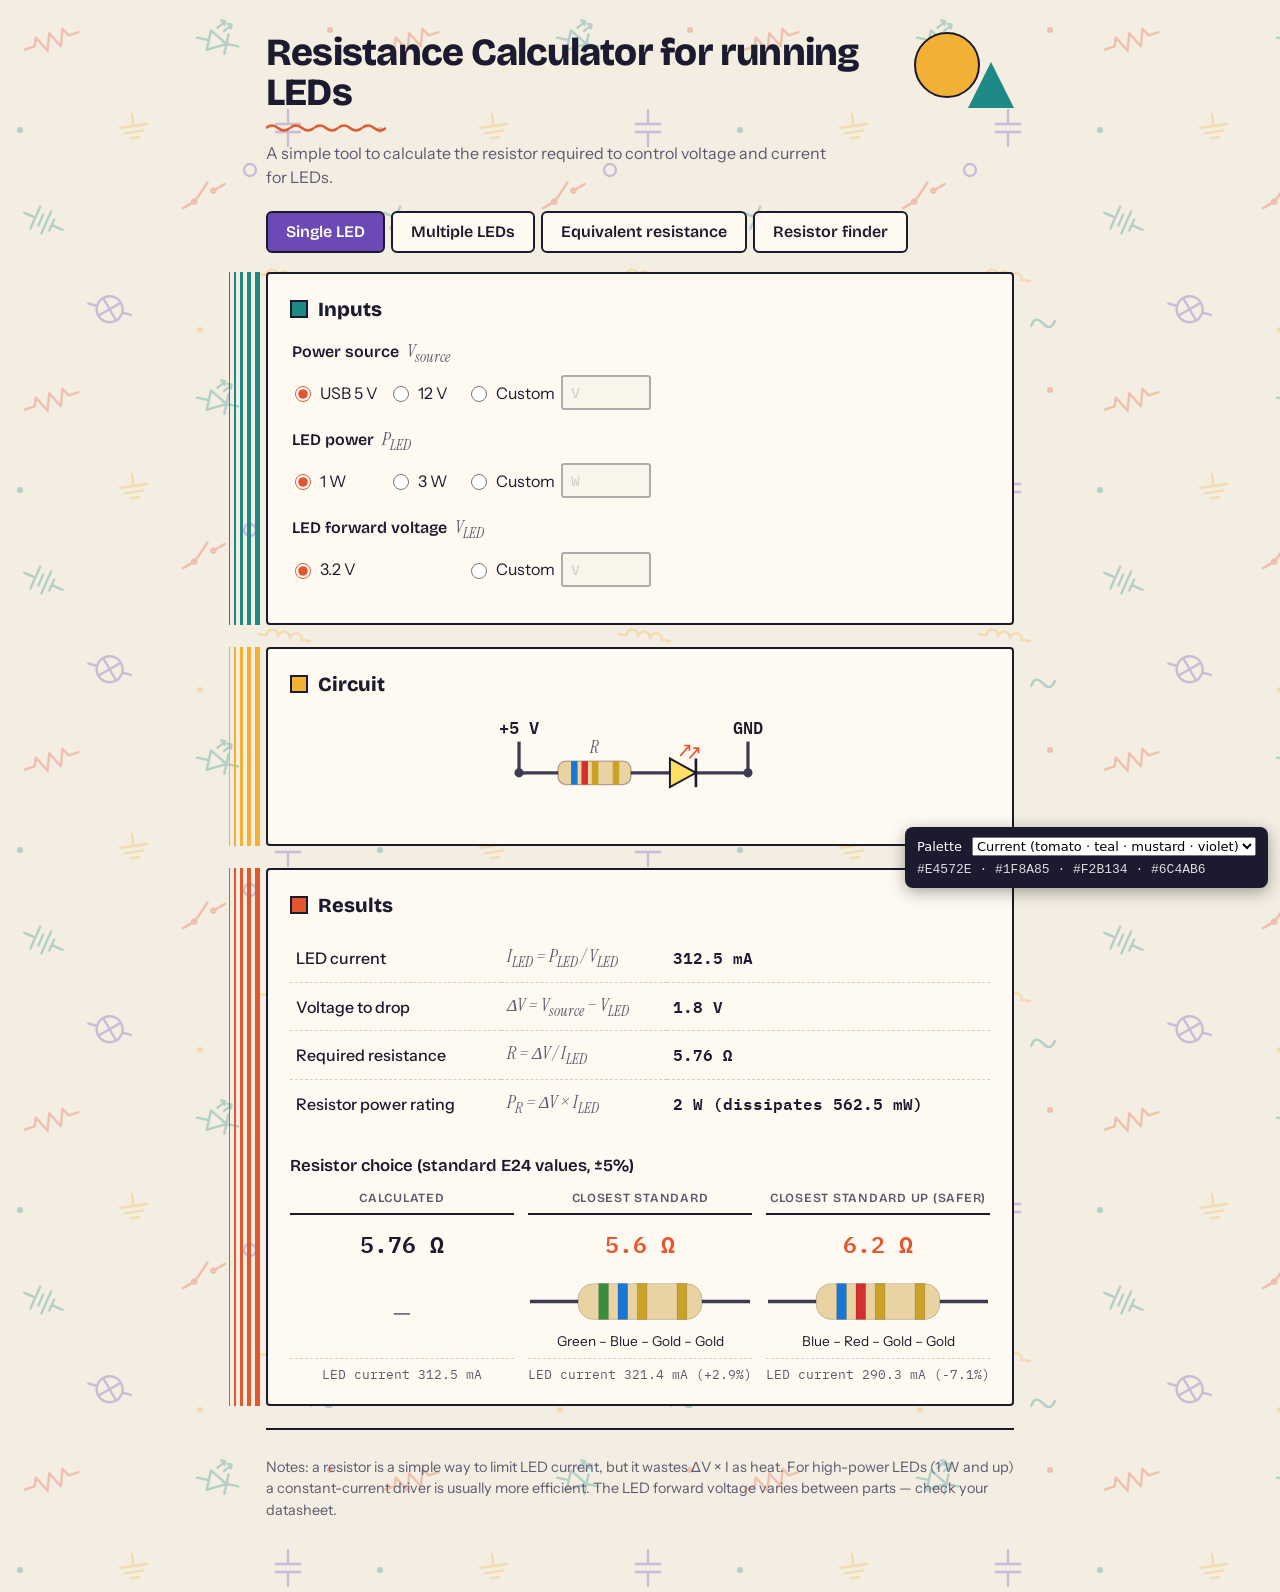
==== commit 633848b6: "ResCalc: palette trial down to one dropdown of 8 sets (+ current) Four sets with their own fourth co" ====
--- a/ResCalc/index.html
+++ b/ResCalc/index.html
@@ -351,11 +351,7 @@
 
   <!-- Temporary: palette trial. Remove once a palette is chosen. -->
   <div class="palette-trial" id="palette-trial">
-    <label>Set <select id="pal-set"></select></label>
-    <label>Accent <select id="pal-accent" data-var="--accent"></select></label>
-    <label>Second <select id="pal-teal" data-var="--teal"></select></label>
-    <label>Third <select id="pal-mustard" data-var="--mustard"></select></label>
-    <span class="pal-fixed">Fourth: violet</span>
+    <label>Palette <select id="pal-set"></select></label>
     <output id="pal-hex"></output>
   </div>
 
--- a/ResCalc/style.css
+++ b/ResCalc/style.css
@@ -433,5 +433,4 @@
 
 .palette-trial label { display: contents; }
 .palette-trial select { font: inherit; }
-.palette-trial .pal-fixed { grid-column: 1 / -1; opacity: 0.7; }
 .palette-trial output { grid-column: 1 / -1; font-family: Consolas, monospace; opacity: 0.85; }
--- a/ResCalc/theme.css
+++ b/ResCalc/theme.css
@@ -108,14 +108,17 @@
   letter-spacing: -0.02em;
 }
 
-/* squiggle underline under the title */
+/* squiggle underline under the title, in the accent colour (the SVG is a mask) */
 h1::after {
+  --squiggle: url("data:image/svg+xml,%3Csvg xmlns='http://www.w3.org/2000/svg' width='24' height='10'%3E%3Cpath d='M0 5 Q6 0 12 5 T24 5' fill='none' stroke='black' stroke-width='2.5'/%3E%3C/svg%3E");
   content: "";
   display: block;
   width: 120px;
   height: 10px;
   margin-top: 10px;
-  background: url("data:image/svg+xml,%3Csvg xmlns='http://www.w3.org/2000/svg' width='24' height='10'%3E%3Cpath d='M0 5 Q6 0 12 5 T24 5' fill='none' stroke='%23e4572e' stroke-width='2.5'/%3E%3C/svg%3E") repeat-x;
+  background: var(--accent);
+  -webkit-mask: var(--squiggle) repeat-x;
+  mask: var(--squiggle) repeat-x;
 }
 
 h2 {
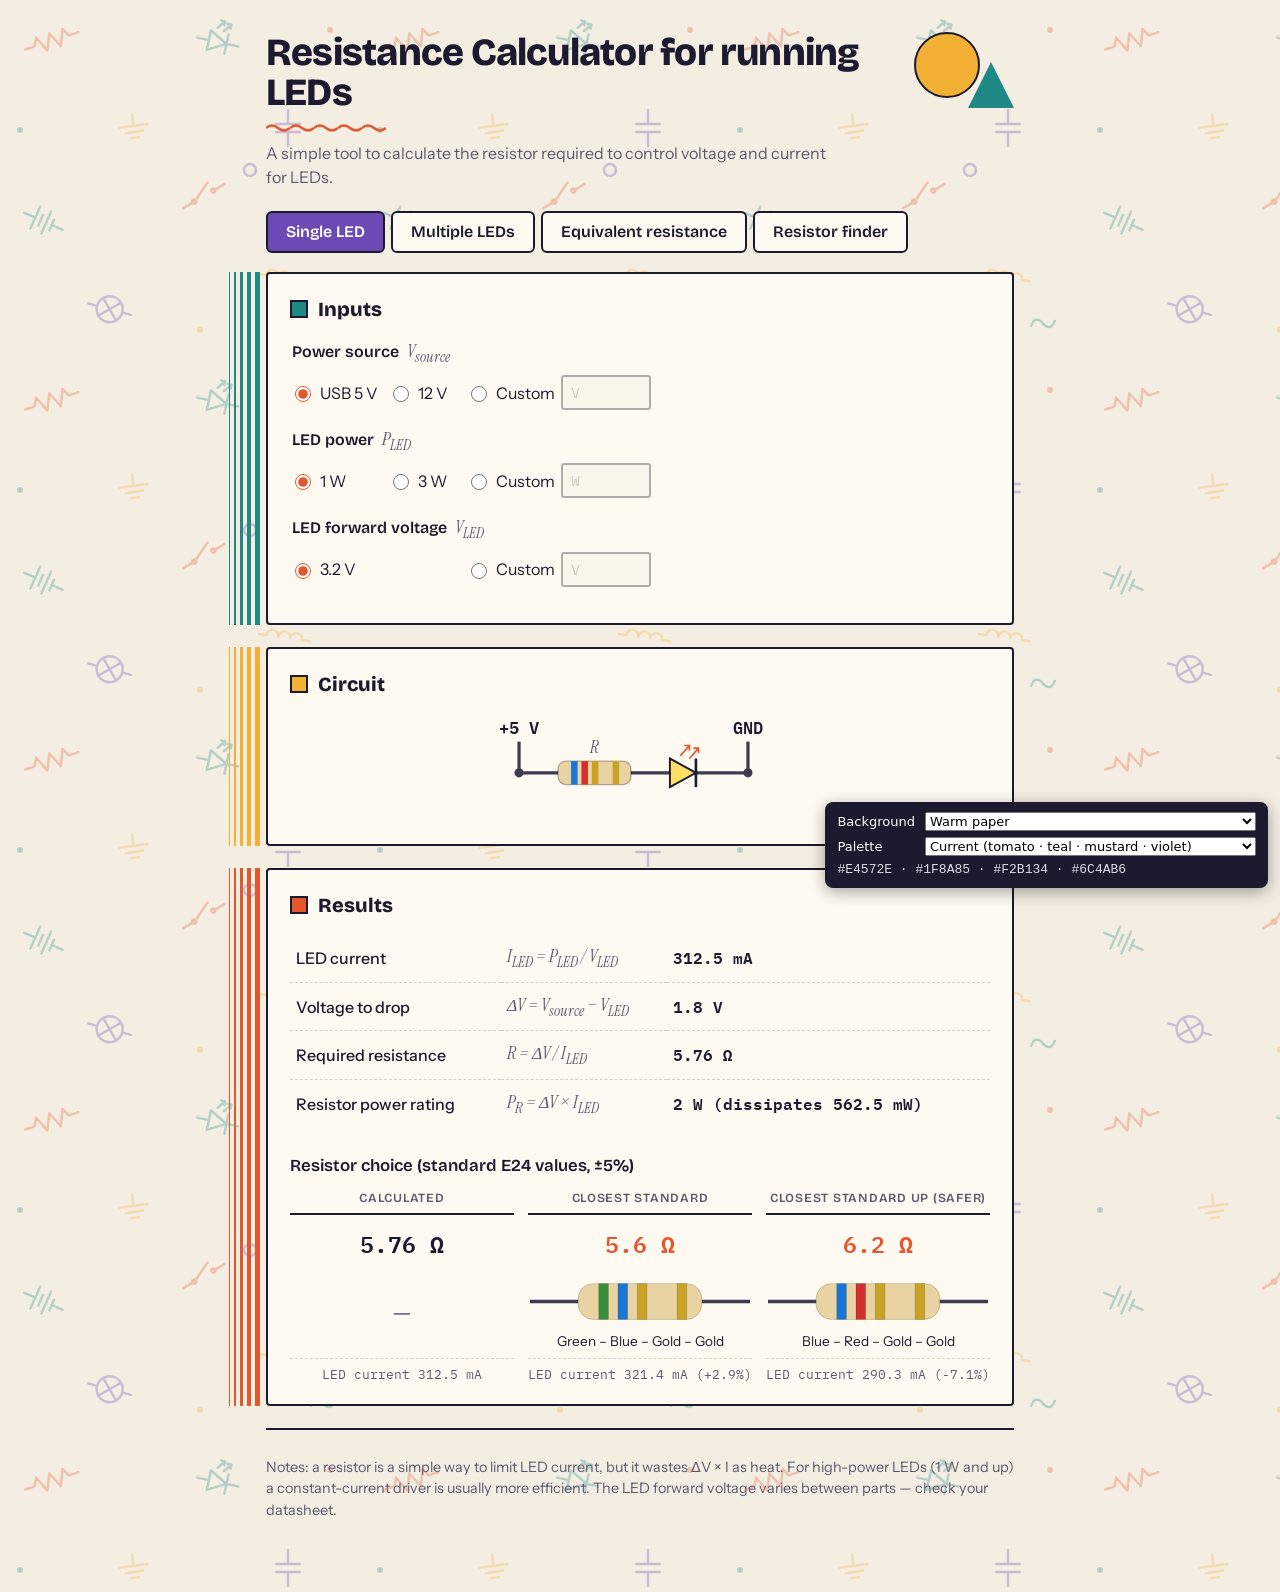
==== commit 0ba37ec2: "ResCalc: palette trial gets a background choice and dark-background sets Backgrounds: warm paper, co" ====
--- a/ResCalc/index.html
+++ b/ResCalc/index.html
@@ -351,6 +351,7 @@
 
   <!-- Temporary: palette trial. Remove once a palette is chosen. -->
   <div class="palette-trial" id="palette-trial">
+    <label>Background <select id="pal-bg"></select></label>
     <label>Palette <select id="pal-set"></select></label>
     <output id="pal-hex"></output>
   </div>
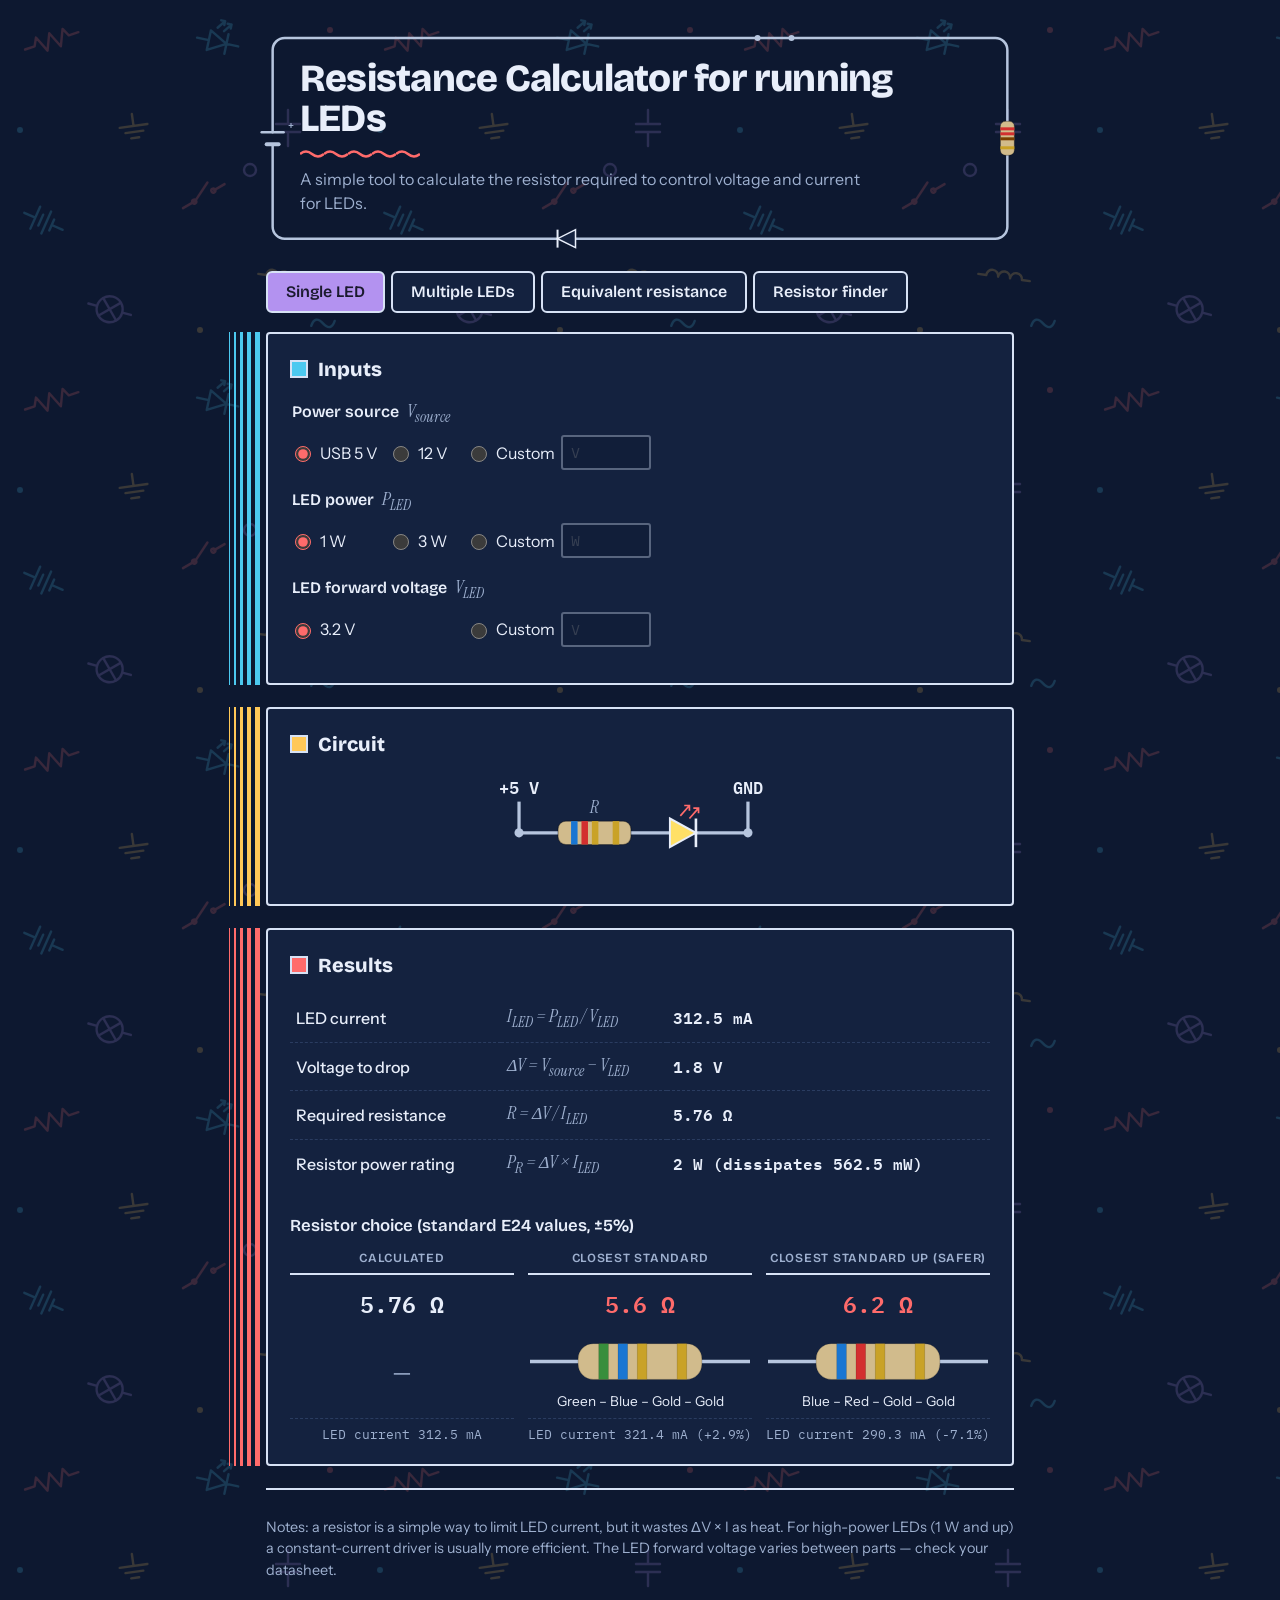
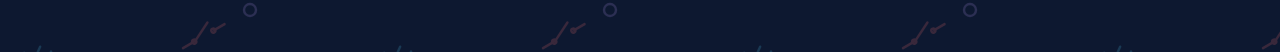
==== commit 3a9b2444: "ResCalc: midnight blue + Neon palette; animated circuit round the title - Theme is now midnight blue" ====
--- a/ResCalc/index.html
+++ b/ResCalc/index.html
@@ -10,7 +10,9 @@
 </head>
 <body>
   <main>
-    <header>
+    <header id="hero">
+      <!-- animated circuit drawn round the title by drawHeroCircuit() in script.js -->
+      <svg class="hero-circuit" id="hero-circuit" aria-hidden="true"></svg>
       <h1>Resistance Calculator for running LEDs</h1>
       <p class="subtitle">A simple tool to calculate the resistor required to control voltage and current for LEDs.</p>
     </header>
@@ -349,13 +351,6 @@
     </footer>
   </main>
 
-  <!-- Temporary: palette trial. Remove once a palette is chosen. -->
-  <div class="palette-trial" id="palette-trial">
-    <label>Background <select id="pal-bg"></select></label>
-    <label>Palette <select id="pal-set"></select></label>
-    <output id="pal-hex"></output>
-  </div>
-
   <script src="script.js"></script>
 </body>
 </html>
--- a/ResCalc/style.css
+++ b/ResCalc/style.css
@@ -411,26 +411,3 @@
 
 .net-viewing .net-help { display: none; }
 .net-toolbar + .note, .net-toolbar + .net-summary { margin-top: 12px; }
-
-/* ---------- palette trial panel (temporary) ---------- */
-
-.palette-trial {
-  position: fixed;
-  right: 12px;
-  bottom: 12px;
-  z-index: 20;
-  display: grid;
-  grid-template-columns: auto auto;
-  gap: 6px 10px;
-  align-items: center;
-  padding: 10px 12px;
-  background: #1b1a2e;
-  color: #fff;
-  font: 13px/1.2 system-ui, sans-serif;
-  border-radius: 8px;
-  box-shadow: 0 4px 16px rgba(0, 0, 0, 0.35);
-}
-
-.palette-trial label { display: contents; }
-.palette-trial select { font: inherit; }
-.palette-trial output { grid-column: 1 / -1; font-family: Consolas, monospace; opacity: 0.85; }
--- a/ResCalc/theme.css
+++ b/ResCalc/theme.css
@@ -1,51 +1,32 @@
 @import url("https://fonts.googleapis.com/css2?family=Bricolage+Grotesque:opsz,wght@12..96,600;12..96,800&family=IBM+Plex+Mono:wght@500;600&family=Instrument+Sans:wght@400;500;600&family=Instrument+Serif:ital@1&display=swap");
 
-/* Postmodern-but-serious: ink outlines, stepped accent lines on the left of each card, warm paper,
-   a small set of bold accent colours, and a few geometric flourishes. */
+/* Postmodern-but-serious on midnight blue: light outlines, stepped accent lines on the
+   left of each card, four neon accents (M1: coral, cyan, amber, lavender), and an
+   animated circuit beside the title. Chosen 2026-11-22 from a background/palette trial. */
 
 :root {
-  --bg: #f3ede2;          /* warm paper */
-  --card: #fffaf1;
-  --text: #1b1a2e;        /* ink */
-  --muted: #5d5a70;
-  --border: #1b1a2e;      /* outlines are ink */
-  --rule: #d8cfc0;        /* light dividers inside cards */
-  --accent: #e4572e;      /* tomato */
-  --teal: #1f8a85;
-  --mustard: #f2b134;
-  --violet: #6c4ab6;
-  --on-violet: #ffffff;
-  --error-bg: #ffe1d6;
-  --error-text: #8c2a10;
-  --resistor-body: #e9d3a3;
-  --wire: #3d3b52;
+  color-scheme: dark;
+  --bg: #0d1830;          /* midnight blue */
+  --card: #14223f;
+  --text: #e8eefa;
+  --muted: #9eb0cf;
+  --border: #d7e2f5;      /* outlines */
+  --rule: #2a3c60;        /* dividers inside cards */
+  --accent: #ff6b6b;      /* coral */
+  --teal: #4cc9f0;        /* cyan (variable keeps its old role name) */
+  --mustard: #ffc857;     /* amber */
+  --violet: #b392f0;      /* lavender */
+  --on-violet: #1b1a2e;
+  --error-bg: #4a1f2a;
+  --error-text: #ffb4bd;
+  --resistor-body: #d1bb8c;
+  --wire: #b6c5de;
   --led: #ffe066;
 
   --font-display: "Bricolage Grotesque", "Segoe UI", system-ui, sans-serif;
   --font-body: "Instrument Sans", "Segoe UI", system-ui, sans-serif;
   --font-serif: "Instrument Serif", Georgia, serif;
   --font-mono: "IBM Plex Mono", Consolas, monospace;
-}
-
-@media (prefers-color-scheme: dark) {
-  :root {
-    --bg: #15142a;
-    --card: #1f1d38;
-    --text: #f3ede2;
-    --muted: #b3aec8;
-    --border: #f3ede2;
-    --rule: #3a3760;
-    --accent: #ff7a50;
-    --teal: #3cc1b9;
-    --mustard: #f5c451;
-    --violet: #a68af0;
-    --on-violet: #15142a;
-    --error-bg: #4a1f17;
-    --error-text: #ffb59e;
-    --resistor-body: #cdb688;
-    --wire: #b3aec8;
-    --led: #ffe066;
-  }
 }
 
 * { box-sizing: border-box; }
@@ -71,29 +52,62 @@
 
 header {
   position: relative;
-  padding-right: 110px;
-  margin-bottom: 22px;
-}
-
-/* geometric flourishes: a mustard sun and a teal triangle */
-header::before,
-header::after {
-  content: "";
+  padding: 26px 30px 30px 34px;     /* room inside the circuit border */
+  margin-bottom: 26px;
+}
+
+/* ---------- animated circuit round the title ----------
+   The wire runs as a rounded rectangle round the header with a battery on the
+   left edge, a switch on the top, a resistor on the right and an LED on the
+   bottom (drawn to size by drawHeroCircuit() in script.js). The switch opens
+   and closes on a 4s cycle; the LED lights, with a glow, only while it's closed.
+   The animations share the same timing so they stay in step. */
+
+.hero-circuit {
   position: absolute;
-  border: 2px solid var(--border);
-}
-header::before {
-  width: 62px; height: 62px;
-  right: 34px; top: 0;
-  border-radius: 50%;
-  background: var(--mustard);
-}
-header::after {
-  width: 46px; height: 46px;
-  right: 0; top: 30px;
-  background: var(--teal);
-  clip-path: polygon(50% 0, 100% 100%, 0 100%);
-  border: none;
+  inset: 0;
+  width: 100%;
+  height: 100%;
+  overflow: visible;
+  pointer-events: none;
+}
+
+.hero-circuit .hc-wire { fill: none; stroke: var(--wire); stroke-width: 2.5; stroke-linecap: round; stroke-linejoin: round; }
+.hero-circuit .hc-node { fill: var(--wire); }
+.hero-circuit .hc-label { fill: var(--muted); font: 600 10px var(--font-mono); }
+.hero-circuit .hc-resistor { fill: var(--resistor-body); stroke: rgba(0, 0, 0, 0.3); }
+.hero-circuit .hc-led { fill: var(--card); stroke: var(--text); stroke-width: 1.5; animation: hc-led 4s infinite; }
+.hero-circuit .hc-bar { stroke: var(--text); stroke-width: 2; }
+.hero-circuit .hc-glow { fill: var(--mustard); filter: blur(7px); opacity: 0; animation: hc-glow 4s infinite; }
+.hero-circuit .hc-rays { fill: none; stroke: var(--mustard); stroke-width: 1.5; opacity: 0; animation: hc-glow 4s infinite; }
+.hero-circuit .hc-lever {
+  transform-box: view-box;               /* transform-origin (the pivot) is set by script.js */
+  animation: hc-switch 4s infinite;
+}
+
+/* open 0-40%, swings shut by 50%, closed to 90%, swings open by 100% */
+@keyframes hc-switch {
+  0%, 40%  { transform: rotate(-32deg); }
+  50%, 90% { transform: rotate(0deg); }
+  100%     { transform: rotate(-32deg); }
+}
+
+@keyframes hc-led {
+  0%, 49%  { fill: var(--card); }
+  52%, 90% { fill: var(--mustard); }
+  93%, 100% { fill: var(--card); }
+}
+
+@keyframes hc-glow {
+  0%, 49%  { opacity: 0; }
+  52%, 90% { opacity: 0.85; }
+  93%, 100% { opacity: 0; }
+}
+
+@media (prefers-reduced-motion: reduce) {
+  .hero-circuit .hc-lever { animation: none; transform: none; }
+  .hero-circuit .hc-led { animation: none; fill: var(--mustard); }
+  .hero-circuit .hc-glow, .hero-circuit .hc-rays { animation: none; opacity: 0.85; }
 }
 
 h1, h2, h3, legend, .tabs button, .cg-head {
@@ -379,10 +393,8 @@
 }
 
 @media (max-width: 520px) {
-  header { padding-right: 84px; }
+  header { padding: 22px 18px 26px 26px; }
   table.calc .value { white-space: normal; }
-  header::before { width: 40px; height: 40px; right: 22px; }
-  header::after { width: 30px; height: 30px; top: 22px; }
   .card { padding: 16px 14px; }
   /* The 16px phone gutter can't hold 45px of lines, so use 3, 2, 1px lines with 3px gaps (15px). */
   .card::before {
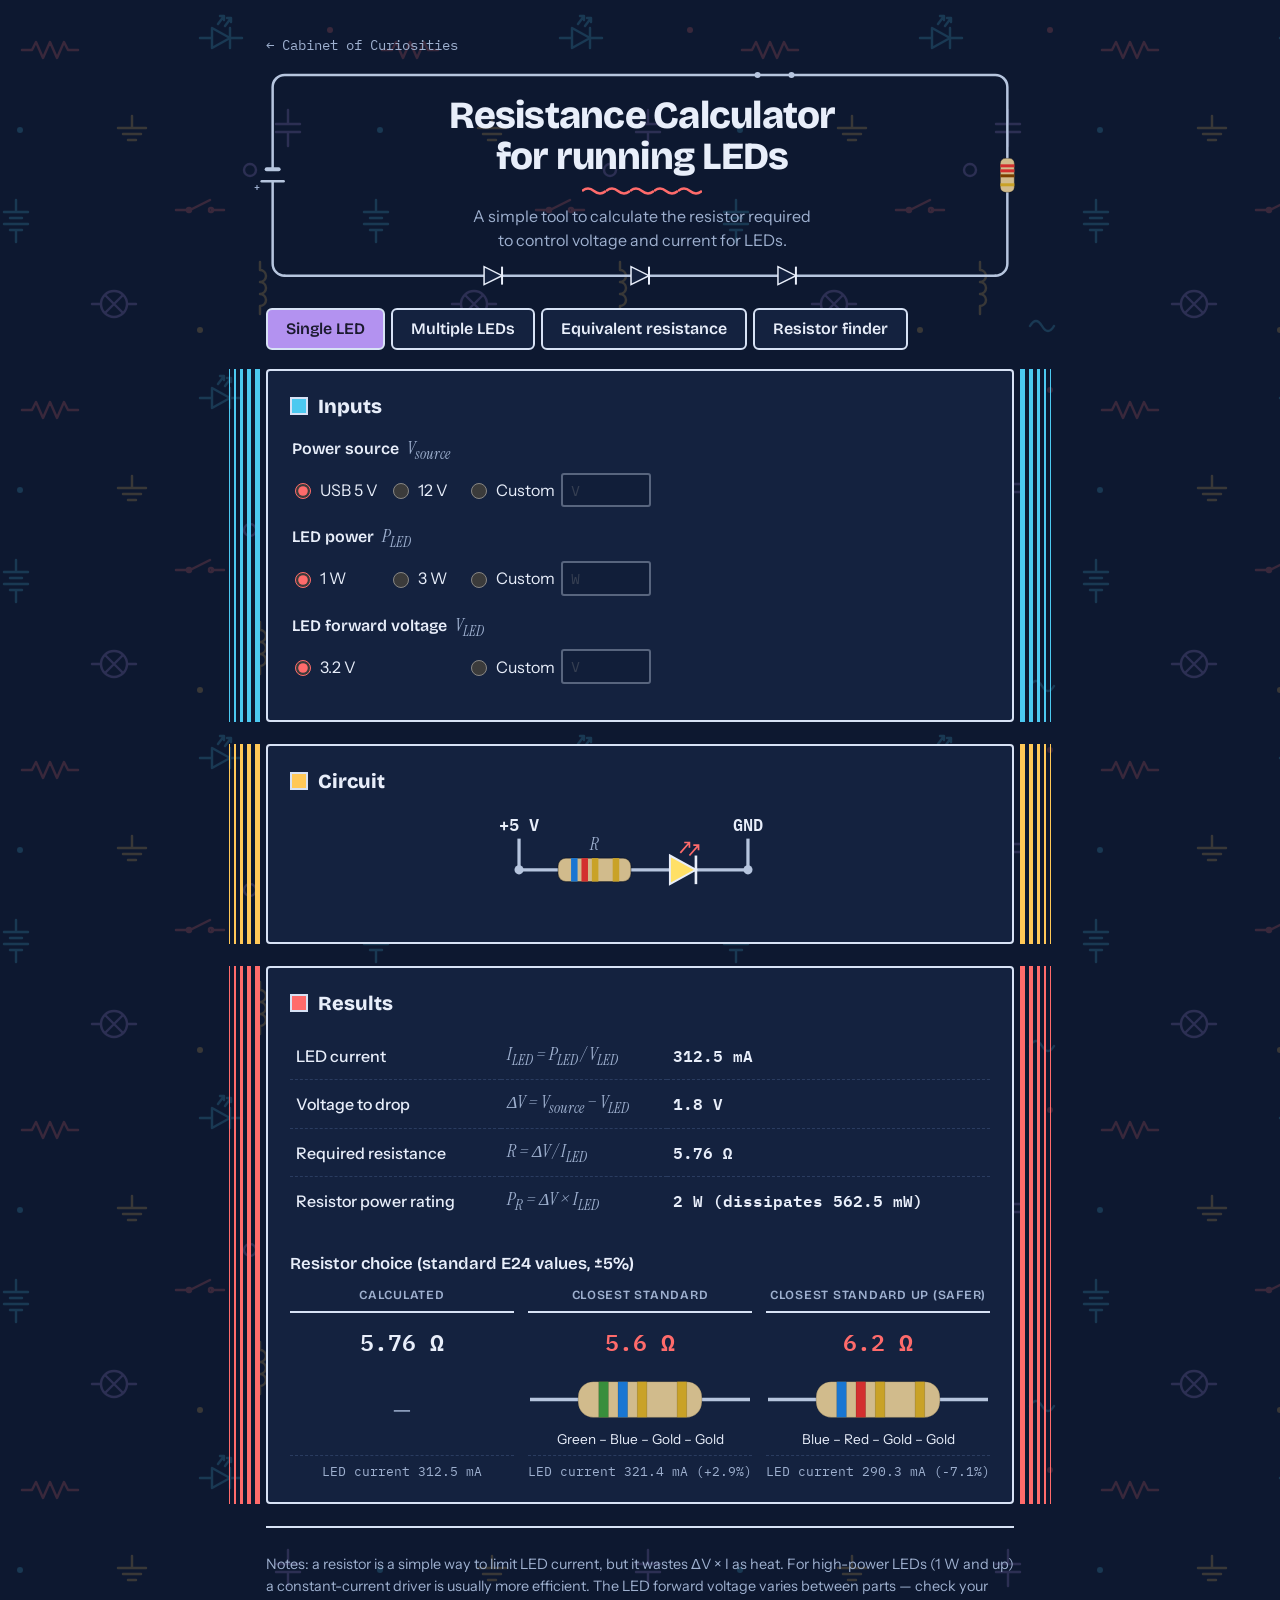
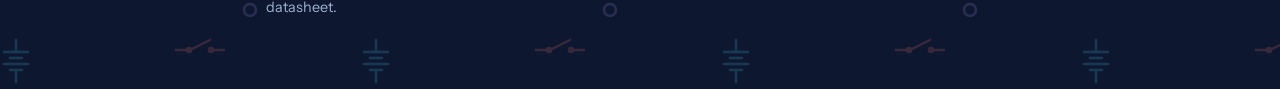
==== commit 800a50a8: "ResCalc: link back to the Cabinet of Curiosities above the title" ====
--- a/ResCalc/index.html
+++ b/ResCalc/index.html
@@ -10,6 +10,7 @@
 </head>
 <body>
   <main>
+    <a class="back-link" href="https://cabinetofcuriosities.in/">&larr; Cabinet of Curiosities</a>
     <header id="hero">
       <!-- animated circuit drawn round the title by drawHeroCircuit() in script.js -->
       <svg class="hero-circuit" id="hero-circuit" aria-hidden="true"></svg>
--- a/ResCalc/theme.css
+++ b/ResCalc/theme.css
@@ -48,6 +48,17 @@
   padding: 32px 16px 56px;
 }
 
+/* link back to the Cabinet of Curiosities, where this page is published */
+.back-link {
+  display: inline-block;
+  margin: 0 0 14px;
+  font-family: var(--font-mono);
+  font-size: 0.85rem;
+  color: var(--muted);
+  text-decoration: none;
+}
+.back-link:hover, .back-link:focus-visible { color: var(--accent); text-decoration: underline; }
+
 /* ---------- header ---------- */
 
 header {
@@ -129,7 +140,7 @@
   display: block;
   width: 120px;
   height: 10px;
-  margin-top: 10px;
+  margin: 10px auto 0;                  /* centred under the title */
   background: var(--accent);
   -webkit-mask: var(--squiggle) repeat-x;
   mask: var(--squiggle) repeat-x;
@@ -154,10 +165,18 @@
 
 h3 { margin: 26px 0 10px; font-size: 1.05rem; font-weight: 600; }
 
-.subtitle { margin: 0; color: var(--muted); max-width: 52ch; }
+.subtitle { margin: 0 auto; color: var(--muted); max-width: 52ch; }
+
+/* Title and tagline are centred, with lines balanced so neither leaves a
+   single word on its last line. */
+header h1, header .subtitle { text-align: center; text-wrap: balance; }
 
 /* ---------- cards ---------- */
 
+/* Stepped lines down the outside of each card, thinning to nothing: reading
+   outward from the card, a 6px gap then lines of 5, 4, 3, 2 and 1px, each
+   separated by 4px (37px in all). Drawn on the left and mirrored on the
+   right, both at full strength. The pattern lives in --steps so both sides share it. */
 .card {
   position: relative;
   background: var(--card);
@@ -165,27 +184,28 @@
   border-radius: 4px;
   padding: 20px 22px;
   margin-bottom: 22px;
-}
-
-/* Stepped lines down the outside of the left edge, thinning to nothing:
-   reading outward from the card, a 6px gap then lines of 5, 4, 3, 2 and 1px,
-   each separated by 4px (37px in all). */
-.card::before {
+  --c: var(--card-accent, var(--accent));
+  --steps-w: 37px;
+  --steps:
+    transparent 0 6px,     var(--c) 6px 11px,
+    transparent 11px 15px, var(--c) 15px 19px,
+    transparent 19px 23px, var(--c) 23px 26px,
+    transparent 26px 30px, var(--c) 30px 32px,
+    transparent 32px 36px, var(--c) 36px 37px;
+}
+
+.card::before,
+.card::after {
   content: "";
   position: absolute;
   top: -2px;
   bottom: -2px;
-  right: calc(100% + 2px);
-  width: 37px;
-  --c: var(--card-accent, var(--accent));
-  background: linear-gradient(to left,
-    transparent 0 6px,     var(--c) 6px 11px,
-    transparent 11px 15px, var(--c) 15px 19px,
-    transparent 19px 23px, var(--c) 23px 26px,
-    transparent 26px 30px, var(--c) 30px 32px,
-    transparent 32px 36px, var(--c) 36px 37px);
+  width: var(--steps-w);
   pointer-events: none;
 }
+
+.card::before { right: calc(100% + 2px); background: linear-gradient(to left, var(--steps)); }
+.card::after  { left: calc(100% + 2px);  background: linear-gradient(to right, var(--steps)); }
 
 /* Each panel's cards: inputs = teal, circuit = mustard, results = tomato */
 [role="tabpanel"] .card:nth-of-type(1) { --card-accent: var(--teal); }
@@ -395,14 +415,14 @@
 @media (max-width: 520px) {
   header { padding: 22px 18px 26px 26px; }
   table.calc .value { white-space: normal; }
-  .card { padding: 16px 14px; }
-  /* The 16px phone gutter can't hold 45px of lines, so use 3, 2, 1px lines with 3px gaps (15px). */
-  .card::before {
-    width: 15px;
-    background: linear-gradient(to left,
-      transparent 0 3px,   var(--c) 3px 6px,
-      transparent 6px 9px, var(--c) 9px 11px,
-      transparent 11px 14px, var(--c) 14px 15px);
+  /* The 16px phone gutter can't hold 37px of lines, so use 3, 2, 1px lines with 3px gaps (15px). */
+  .card {
+    padding: 16px 14px;
+    --steps-w: 15px;
+    --steps:
+      transparent 0 3px,     var(--c) 3px 6px,
+      transparent 6px 9px,   var(--c) 9px 11px,
+      transparent 11px 14px, var(--c) 14px 15px;
   }
   table.calc .formula { display: none; }
   .choice-grid { gap: 6px 8px; }
